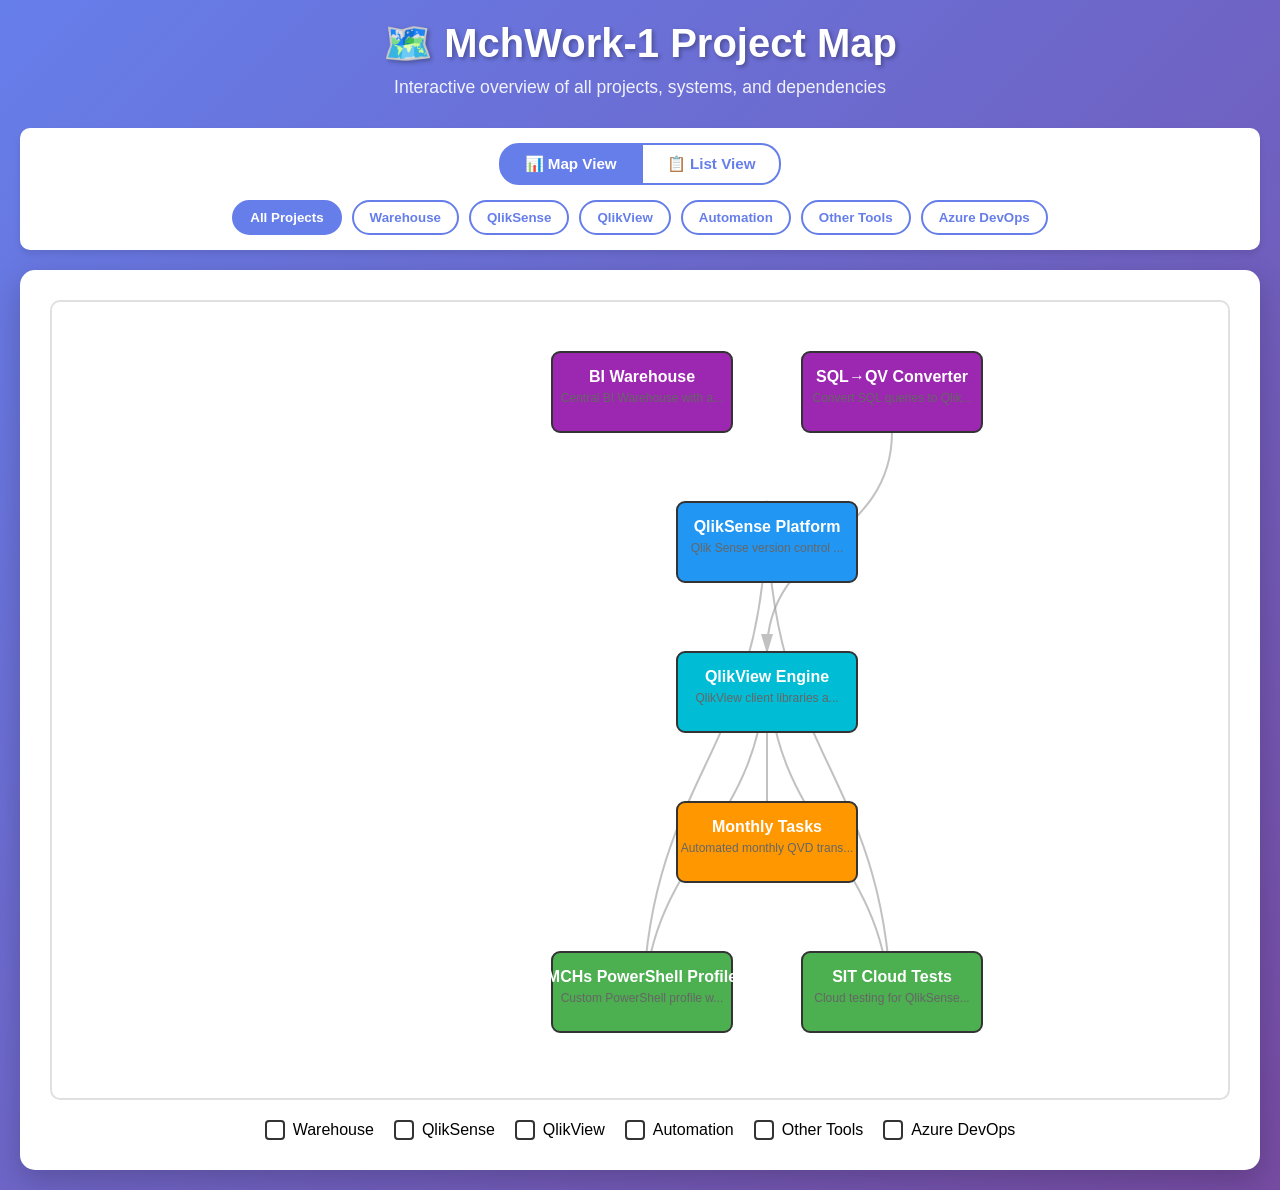
==== ProjectMap/portfolio.html @ 53044aa2 "Indsæt" ====
<!DOCTYPE html>
<html lang="da">
<head>
    <meta charset="UTF-8">
    <meta name="viewport" content="width=device-width, initial-scale=1.0">
    <title>MchWork-1 Project Map</title>
    <style>
        * {
            margin: 0;
            padding: 0;
            box-sizing: border-box;
        }

        body {
            font-family: 'Segoe UI', Tahoma, Geneva, Verdana, sans-serif;
            background: linear-gradient(135deg, #667eea 0%, #764ba2 100%);
            min-height: 100vh;
            padding: 20px;
        }

        .container {
            max-width: 1600px;
            margin: 0 auto;
        }

        h1 {
            color: white;
            text-align: center;
            margin-bottom: 10px;
            font-size: 2.5em;
            text-shadow: 2px 2px 4px rgba(0,0,0,0.3);
        }

        .subtitle {
            color: rgba(255,255,255,0.9);
            text-align: center;
            margin-bottom: 30px;
            font-size: 1.1em;
        }

        .controls {
            background: white;
            border-radius: 10px;
            padding: 15px;
            margin-bottom: 20px;
            box-shadow: 0 4px 6px rgba(0,0,0,0.1);
        }

        .filter-buttons {
            display: flex;
            gap: 10px;
            flex-wrap: wrap;
            justify-content: center;
        }

        .filter-btn {
            padding: 8px 16px;
            border: 2px solid #667eea;
            background: white;
            color: #667eea;
            border-radius: 20px;
            cursor: pointer;
            transition: all 0.3s;
            font-weight: 600;
        }

        .filter-btn:hover {
            background: #667eea;
            color: white;
        }

        .filter-btn.active {
            background: #667eea;
            color: white;
        }

        .map-container {
            background: white;
            border-radius: 15px;
            padding: 30px;
            box-shadow: 0 10px 30px rgba(0,0,0,0.2);
            position: relative;
        }

        .canvas-container {
            width: 100%;
            height: 800px;
            position: relative;
            overflow: auto;
            border: 2px solid #e0e0e0;
            border-radius: 10px;
        }

        svg {
            min-width: 100%;
            min-height: 100%;
        }

        .node {
            cursor: pointer;
            transition: all 0.3s;
        }

        .node:hover .node-box {
            filter: brightness(0.95);
            stroke-width: 3;
        }

        .node-box {
            stroke: #333;
            stroke-width: 2;
            rx: 8;
        }

        .node-text {
            pointer-events: none;
            font-weight: 600;
        }

        .node-desc {
            pointer-events: none;
            font-size: 12px;
            fill: #666;
        }

        .connection {
            fill: none;
            stroke: #999;
            stroke-width: 2;
            opacity: 0.6;
            marker-end: url(#arrowhead);
        }

        .connection.highlighted {
            stroke: #667eea;
            stroke-width: 3;
            opacity: 1;
        }

        .category-Warehouse { fill: #9C27B0; }
        .category-QlikSense { fill: #2196F3; }
        .category-QlikView { fill: #00BCD4; }
        .category-automation { fill: #FF9800; }
        .category-other-tools { fill: #4CAF50; }
        .category-Azure-Devops { fill: #607D8B; }

        .legend {
            margin-top: 20px;
            display: flex;
            gap: 20px;
            flex-wrap: wrap;
            justify-content: center;
        }

        .legend-item {
            display: flex;
            align-items: center;
            gap: 8px;
        }

        .legend-color {
            width: 20px;
            height: 20px;
            border-radius: 4px;
            border: 2px solid #333;
        }

        .info-panel {
            position: fixed;
            right: 20px;
            top: 50%;
            transform: translateY(-50%);
            background: white;
            border-radius: 10px;
            padding: 20px;
            box-shadow: 0 4px 6px rgba(0,0,0,0.1);
            max-width: 350px;
            display: none;
        }

        .info-panel.active {
            display: block;
            animation: slideIn 0.3s ease-out;
        }

        @keyframes slideIn {
            from {
                opacity: 0;
                transform: translateY(-50%) translateX(20px);
            }
            to {
                opacity: 1;
                transform: translateY(-50%) translateX(0);
            }
        }

        .info-panel h3 {
            color: #667eea;
            margin-bottom: 10px;
        }

        .info-panel .category-badge {
            display: inline-block;
            padding: 4px 12px;
            border-radius: 12px;
            color: white;
            font-size: 0.85em;
            margin-bottom: 10px;
        }

        .info-panel p {
            margin-bottom: 10px;
            line-height: 1.6;
        }

        .info-panel .dependencies {
            margin-top: 15px;
        }

        .info-panel .dependencies h4 {
            font-size: 0.9em;
            color: #666;
            margin-bottom: 5px;
        }

        .info-panel .dependencies ul {
            list-style: none;
            padding-left: 0;
        }

        .info-panel .dependencies li {
            padding: 4px 0;
            color: #333;
        }

        .info-panel a {
            display: inline-block;
            margin-top: 15px;
            padding: 10px 20px;
            background: #667eea;
            color: white;
            text-decoration: none;
            border-radius: 5px;
            transition: background 0.3s;
        }

        .info-panel a:hover {
            background: #764ba2;
        }

        .close-info {
            position: absolute;
            top: 10px;
            right: 10px;
            background: none;
            border: none;
            font-size: 24px;
            cursor: pointer;
            color: #999;
        }

        .close-info:hover {
            color: #333;
        }

        /* View Toggle Styles */
        .view-toggle {
            display: flex;
            justify-content: center;
            gap: 0;
            margin-bottom: 15px;
        }

        .view-btn {
            padding: 10px 24px;
            border: 2px solid #667eea;
            background: white;
            color: #667eea;
            cursor: pointer;
            transition: all 0.3s;
            font-weight: 600;
            font-size: 0.95em;
        }

        .view-btn:first-child {
            border-radius: 20px 0 0 20px;
        }

        .view-btn:last-child {
            border-radius: 0 20px 20px 0;
            border-left: none;
        }

        .view-btn:hover {
            background: #f0f0f0;
        }

        .view-btn.active {
            background: #667eea;
            color: white;
        }

        /* List View Styles */
        .list-view {
            display: none;
        }

        .list-view.active {
            display: block;
        }

        .category-section {
            margin-bottom: 30px;
            background: white;
            border-radius: 10px;
            padding: 20px;
            box-shadow: 0 2px 4px rgba(0,0,0,0.1);
        }

        .category-header {
            display: flex;
            align-items: center;
            gap: 12px;
            margin-bottom: 15px;
            padding-bottom: 10px;
            border-bottom: 2px solid;
        }

        .category-header h3 {
            margin: 0;
            font-size: 1.3em;
        }

        .category-icon {
            font-size: 1.5em;
        }

        .project-grid {
            display: grid;
            grid-template-columns: repeat(auto-fill, minmax(300px, 1fr));
            gap: 15px;
        }

        .project-card {
            background: #f8f9fa;
            border-radius: 8px;
            padding: 16px;
            border-left: 4px solid;
            transition: all 0.2s;
            cursor: pointer;
        }

        .project-card:hover {
            transform: translateY(-2px);
            box-shadow: 0 4px 8px rgba(0,0,0,0.1);
        }

        .project-card h4 {
            margin: 0 0 8px 0;
            color: #333;
            font-size: 1.1em;
        }

        .project-card p {
            margin: 0;
            color: #666;
            font-size: 0.9em;
            line-height: 1.5;
        }

        .project-card .location {
            margin-top: 8px;
            font-size: 0.85em;
            color: #999;
            font-family: 'Consolas', monospace;
        }
    </style>
</head>
<body>
    <div class="container">
        <h1>🗺️ MchWork-1 Project Map</h1>
        <p class="subtitle">Interactive overview of all projects, systems, and dependencies</p>

        <div class="controls">
            <div class="view-toggle">
                <button class="view-btn active" data-view="map">📊 Map View</button>
                <button class="view-btn" data-view="list">📋 List View</button>
            </div>
            <div class="filter-buttons">
                <button class="filter-btn active" data-filter="all">All Projects</button>
                <button class="filter-btn" data-filter="Warehouse">Warehouse</button>
                <button class="filter-btn" data-filter="QlikSense">QlikSense</button>
                <button class="filter-btn" data-filter="QlikView">QlikView</button>
                <button class="filter-btn" data-filter="automation">Automation</button>
                <button class="filter-btn" data-filter="other tools">Other Tools</button>
                <button class="filter-btn" data-filter="Azure Devops">Azure DevOps</button>
            </div>
        </div>

        <div class="map-container">
            <div class="canvas-container">
                <svg id="project-map" width="1500" height="1000">
                    <defs>
                        <marker id="arrowhead" markerWidth="10" markerHeight="10" refX="9" refY="3" orient="auto">
                            <polygon points="0 0, 10 3, 0 6" fill="#999" />
                        </marker>
                    </defs>
                </svg>
            </div>

            <div class="legend">
                <div class="legend-item">
                    <div class="legend-color category-Warehouse"></div>
                    <span>Warehouse</span>
                </div>
                <div class="legend-item">
                    <div class="legend-color category-QlikSense"></div>
                    <span>QlikSense</span>
                </div>
                <div class="legend-item">
                    <div class="legend-color category-QlikView"></div>
                    <span>QlikView</span>
                </div>
                <div class="legend-item">
                    <div class="legend-color category-automation"></div>
                    <span>Automation</span>
                </div>
                <div class="legend-item">
                    <div class="legend-color category-other-tools"></div>
                    <span>Other Tools</span>
                </div>
                <div class="legend-item">
                    <div class="legend-color category-Azure-Devops"></div>
                    <span>Azure DevOps</span>
                </div>
            </div>
        </div>

        <!-- List View Container -->
        <div class="list-view" id="list-view">
            <!-- Generated dynamically by JavaScript -->
        </div>
    </div>

    <div class="info-panel" id="info-panel">
        <button class="close-info" onclick="closeInfoPanel()">×</button>
        <div id="info-content"></div>
    </div>

    <script src="data.js"></script>
    <script>
        // ============================================
        // PROJECT DATA - Loaded from data.js
        // ============================================
        const systems = getAllProjects();

        // ============================================
        // LAYOUT ENGINE
        // ============================================
        const layout = {
            nodeWidth: 180,
            nodeHeight: 80,
            horizontalSpacing: 250,
            verticalSpacing: 150,
            startX: 50,
            startY: 50
        };

        // Organize systems by category for better layout
        function calculatePositions(systems) {
            const layers = {
                Warehouse: [],
                QlikSense: [],
                QlikView: [],
                automation: [],
                "other tools": [],
                "Azure Devops": []
            };

            systems.forEach(sys => {
                if (layers[sys.category]) {
                    layers[sys.category].push(sys);
                }
            });

            const positions = {};
            let currentY = layout.startY;

            Object.keys(layers).forEach(category => {
                const items = layers[category];
                if (items.length === 0) return;

                const layerWidth = items.length * layout.horizontalSpacing;
                let currentX = layout.startX + (1400 - layerWidth) / 2;

                items.forEach(item => {
                    positions[item.id] = {
                        x: currentX,
                        y: currentY
                    };
                    currentX += layout.horizontalSpacing;
                });

                currentY += layout.verticalSpacing;
            });

            return positions;
        }

        // ============================================
        // RENDERING
        // ============================================
        function renderMap(systems) {
            const svg = document.getElementById('project-map');
            const positions = calculatePositions(systems);

            // Draw connections first (so they appear behind nodes)
            systems.forEach(system => {
                system.dependencies.forEach(depId => {
                    const from = positions[system.id];
                    const to = positions[depId];
                if (from && to) {
                    const path = document.createElementNS('http://www.w3.org/2000/svg', 'path');
                    const startX = from.x + layout.nodeWidth / 2;
                    const startY = from.y + layout.nodeHeight;
                    const endX = to.x + layout.nodeWidth / 2;
                    const endY = to.y;

                    const d = `M ${startX} ${startY} C ${startX} ${(startY + endY) / 2}, ${endX} ${(startY + endY) / 2}, ${endX} ${endY}`;
                    path.setAttribute('d', d);
                    path.setAttribute('class', 'connection');
                    path.setAttribute('data-from', system.id);
                    path.setAttribute('data-to', depId);
                    svg.appendChild(path);
                }
            });
        });

        // Draw nodes
        systems.forEach(system => {
            const pos = positions[system.id];
            if (!pos) return;

            const group = document.createElementNS('http://www.w3.org/2000/svg', 'g');
            group.setAttribute('class', 'node');
            group.setAttribute('data-id', system.id);
            group.setAttribute('data-category', system.category);

            // Background box
            const rect = document.createElementNS('http://www.w3.org/2000/svg', 'rect');
            rect.setAttribute('x', pos.x);
            rect.setAttribute('y', pos.y);
            rect.setAttribute('width', layout.nodeWidth);
            rect.setAttribute('height', layout.nodeHeight);
            const categoryClass = system.category.replace(/\s+/g, '-');
            rect.setAttribute('class', `node-box category-${categoryClass}`);
            group.appendChild(rect);

            // Title
            const text = document.createElementNS('http://www.w3.org/2000/svg', 'text');
            text.setAttribute('x', pos.x + layout.nodeWidth / 2);
            text.setAttribute('y', pos.y + 30);
            text.setAttribute('text-anchor', 'middle');
            text.setAttribute('class', 'node-text');
            text.setAttribute('fill', 'white');
            text.textContent = system.name;
            group.appendChild(text);

            // Description (truncated)
            const desc = document.createElementNS('http://www.w3.org/2000/svg', 'text');
            desc.setAttribute('x', pos.x + layout.nodeWidth / 2);
            desc.setAttribute('y', pos.y + 50);
            desc.setAttribute('text-anchor', 'middle');
            desc.setAttribute('class', 'node-desc');
            desc.setAttribute('fill', 'white');
            const shortDesc = system.shortDescription.length > 30 
                ? system.shortDescription.substring(0, 27) + '...' 
                : system.shortDescription;
            desc.textContent = shortDesc;
            group.appendChild(desc);

            // Click handler
            group.addEventListener('click', () => showInfo(system));

            svg.appendChild(group);
        });
        }

        // ============================================
        // INTERACTION
        // ============================================
        function showInfo(system) {
            const panel = document.getElementById('info-panel');
            const content = document.getElementById('info-content');

            const categoryColors = {
                Warehouse: '#9C27B0',
                QlikSense: '#2196F3',
                QlikView: '#00BCD4',
                automation: '#FF9800',
                'other tools': '#4CAF50',
                'Azure Devops': '#607D8B'
            };

            let depsHTML = '';
            if (system.dependencies.length > 0) {
                const depNames = system.dependencies.map(id => {
                    const dep = systems.find(s => s.id === id);
                    return dep ? dep.name : id;
                });
                depsHTML = `
                    <div class="dependencies">
                        <h4>Dependencies:</h4>
                        <ul>
                            ${depNames.map(name => `<li>→ ${name}</li>`).join('')}
                        </ul>
                    </div>
                `;
            }

            content.innerHTML = `
                <h3>${system.name}</h3>
                <span class="category-badge" style="background: ${categoryColors[system.category]}">${system.category}</span>
                <p>${system.shortDescription}</p>
                ${depsHTML}
                <a href="project-detail.html?project=${system.id}">View Details →</a>
            `;

            panel.classList.add('active');

            // Highlight connections
            document.querySelectorAll('.connection').forEach(conn => {
                conn.classList.remove('highlighted');
                if (conn.getAttribute('data-from') === system.id || conn.getAttribute('data-to') === system.id) {
                    conn.classList.add('highlighted');
                }
            });
        }

        function closeInfoPanel() {
            document.getElementById('info-panel').classList.remove('active');
            document.querySelectorAll('.connection').forEach(conn => {
                conn.classList.remove('highlighted');
            });
        }

        // Filter functionality
        document.querySelectorAll('.filter-btn').forEach(btn => {
            btn.addEventListener('click', () => {
                const filter = btn.getAttribute('data-filter');
                
                // Update active button
                document.querySelectorAll('.filter-btn').forEach(b => b.classList.remove('active'));
                btn.classList.add('active');

                // Filter nodes in MAP VIEW
                document.querySelectorAll('.node').forEach(node => {
                    const category = node.getAttribute('data-category');
                    if (filter === 'all' || category === filter || category.toLowerCase() === filter.toLowerCase()) {
                        node.style.display = 'block';
                    } else {
                        node.style.display = 'none';
                    }
                });

                // Filter connections - only show if BOTH nodes are visible
                document.querySelectorAll('.connection').forEach(conn => {
                    const fromId = conn.getAttribute('data-from');
                    const toId = conn.getAttribute('data-to');
                    const fromSystem = systems.find(s => s.id === fromId);
                    const toSystem = systems.find(s => s.id === toId);
                    
                    const fromMatches = filter === 'all' || 
                        (fromSystem && (fromSystem.category === filter || fromSystem.category.toLowerCase() === filter.toLowerCase()));
                    const toMatches = filter === 'all' || 
                        (toSystem && (toSystem.category === filter || toSystem.category.toLowerCase() === filter.toLowerCase()));
                    
                    // Only show connection if BOTH source and target are visible
                    if (fromMatches && toMatches) {
                        conn.style.display = 'block';
                    } else {
                        conn.style.display = 'none';
                    }
                });

                // Filter categories in LIST VIEW
                document.querySelectorAll('.category-section').forEach(section => {
                    const categoryHeader = section.querySelector('.category-header h3');
                    if (!categoryHeader) return;
                    
                    const categoryName = categoryHeader.textContent.trim();
                    if (filter === 'all' || categoryName === filter || categoryName.toLowerCase() === filter.toLowerCase()) {
                        section.style.display = 'block';
                    } else {
                        section.style.display = 'none';
                    }
                });
            });
        });

        // Close panel when clicking outside
        document.addEventListener('click', (e) => {
            const panel = document.getElementById('info-panel');
            if (!panel.contains(e.target) && !e.target.closest('.node')) {
                closeInfoPanel();
            }
        });

        // ============================================
        // LIST VIEW
        // ============================================
        function renderListView(systems) {
            const listContainer = document.getElementById('list-view');
            
            // Group systems by category
            const categories = {
                'Warehouse': { color: '#9C27B0', icon: '🏛️', projects: [] },
                'QlikSense': { color: '#2196F3', icon: '🔵', projects: [] },
                'QlikView': { color: '#00BCD4', icon: '🔷', projects: [] },
                'automation': { color: '#FF9800', icon: '⚙️', projects: [] },
                'other tools': { color: '#4CAF50', icon: '🛠️', projects: [] },
                'Azure Devops': { color: '#607D8B', icon: '🔧', projects: [] }
            };

            systems.forEach(system => {
                if (categories[system.category]) {
                    categories[system.category].projects.push(system);
                }
            });

            let html = '';
            Object.keys(categories).forEach(catName => {
                const cat = categories[catName];
                if (cat.projects.length === 0) return;

                html += `
                    <div class="category-section">
                        <div class="category-header" style="border-bottom-color: ${cat.color}">
                            <span class="category-icon">${cat.icon}</span>
                            <h3 style="color: ${cat.color}">${catName}</h3>
                        </div>
                        <div class="project-grid">
                `;

                cat.projects.forEach(project => {
                    html += `
                        <div class="project-card" style="border-left-color: ${cat.color}" 
                             onclick="window.location.href='project-detail.html?project=${project.id}'">
                            <h4>${project.name}</h4>
                            <p>${project.shortDescription}</p>
                            ${project.location && project.location.length > 0 
                                ? `<div class="location">📁 ${project.location[0]}</div>` 
                                : ''}
                        </div>
                    `;
                });

                html += `
                        </div>
                    </div>
                `;
            });

            listContainer.innerHTML = html;
        }

        // ============================================
        // VIEW SWITCHING
        // ============================================
        function switchView(viewName) {
            const mapContainer = document.querySelector('.map-container');
            const listContainer = document.getElementById('list-view');
            const viewButtons = document.querySelectorAll('.view-btn');

            // Update button states
            viewButtons.forEach(btn => {
                if (btn.getAttribute('data-view') === viewName) {
                    btn.classList.add('active');
                } else {
                    btn.classList.remove('active');
                }
            });

            // Toggle views
            if (viewName === 'map') {
                mapContainer.style.display = 'block';
                listContainer.classList.remove('active');
            } else {
                mapContainer.style.display = 'none';
                listContainer.classList.add('active');
            }
        }

        // View toggle event listeners
        document.querySelectorAll('.view-btn').forEach(btn => {
            btn.addEventListener('click', () => {
                const view = btn.getAttribute('data-view');
                switchView(view);
            });
        });

        // ============================================
        // INITIALIZE - RENDER BOTH VIEWS
        // ============================================
        renderMap(systems);
        renderListView(systems);
    </script>
</body>
</html>
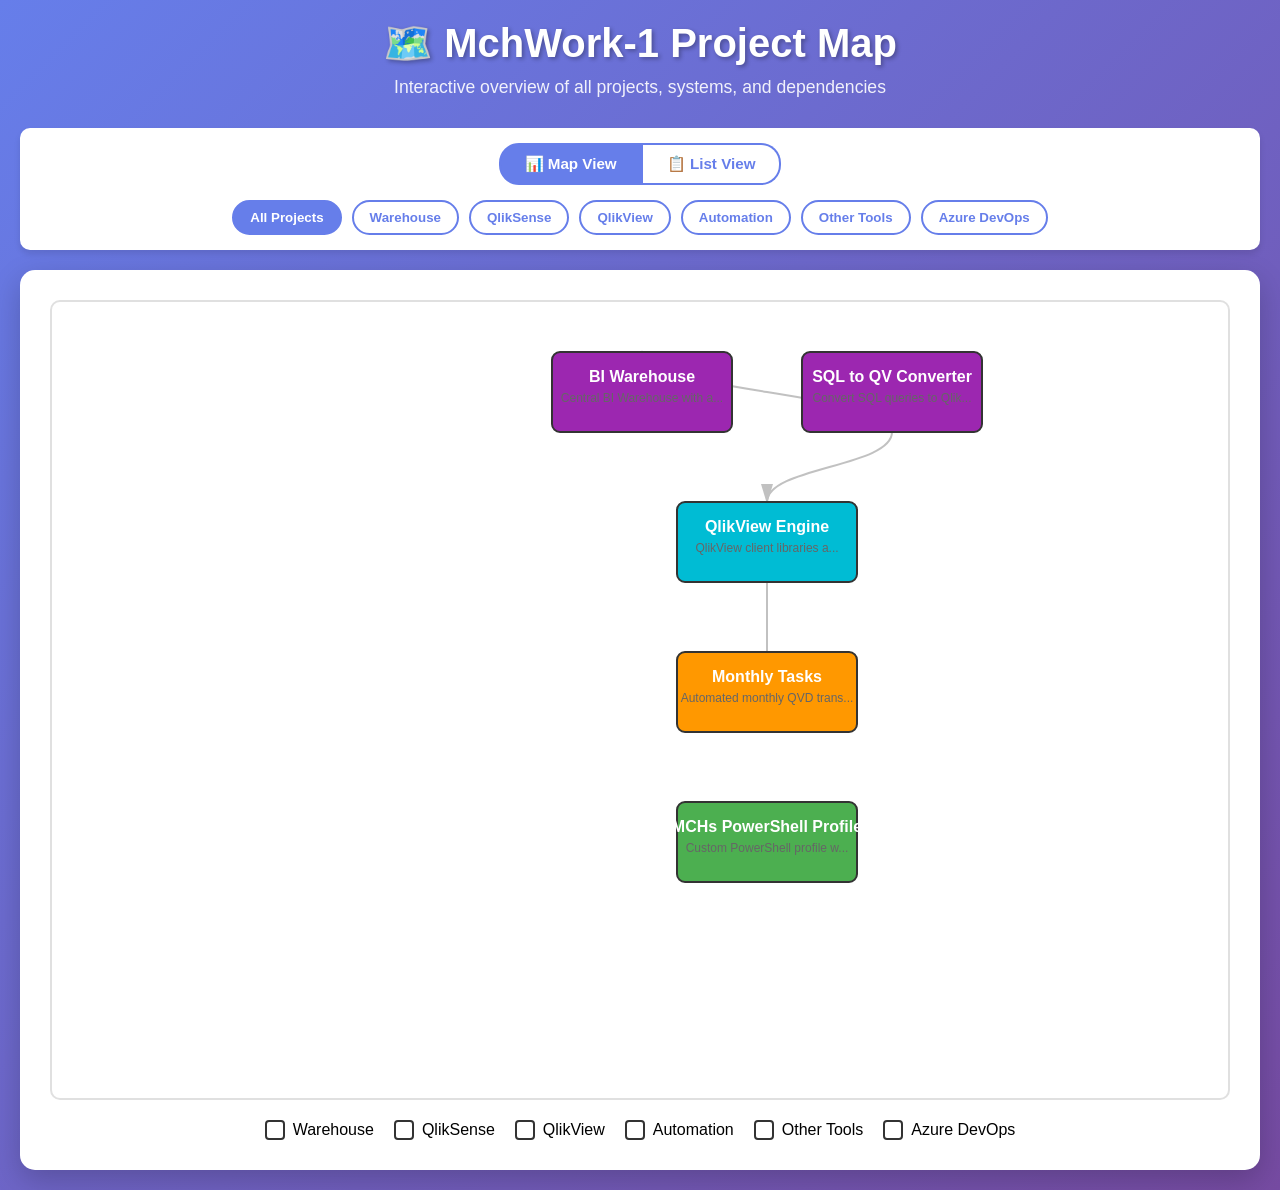
==== commit 9eb08965: "Modularized" ====
--- a/ProjectMap/portfolio.html
+++ b/ProjectMap/portfolio.html
@@ -447,6 +447,12 @@
         <div id="info-content"></div>
     </div>
 
+    <!-- Load category data files -->
+    <script src="ProjectData/warehouse.js"></script>
+    <script src="ProjectData/qlikview.js"></script>
+    <script src="ProjectData/automation.js"></script>
+    <script src="ProjectData/other-tools.js"></script>
+    <!-- Load data.js which merges all categories -->
     <script src="data.js"></script>
     <script>
         // ============================================
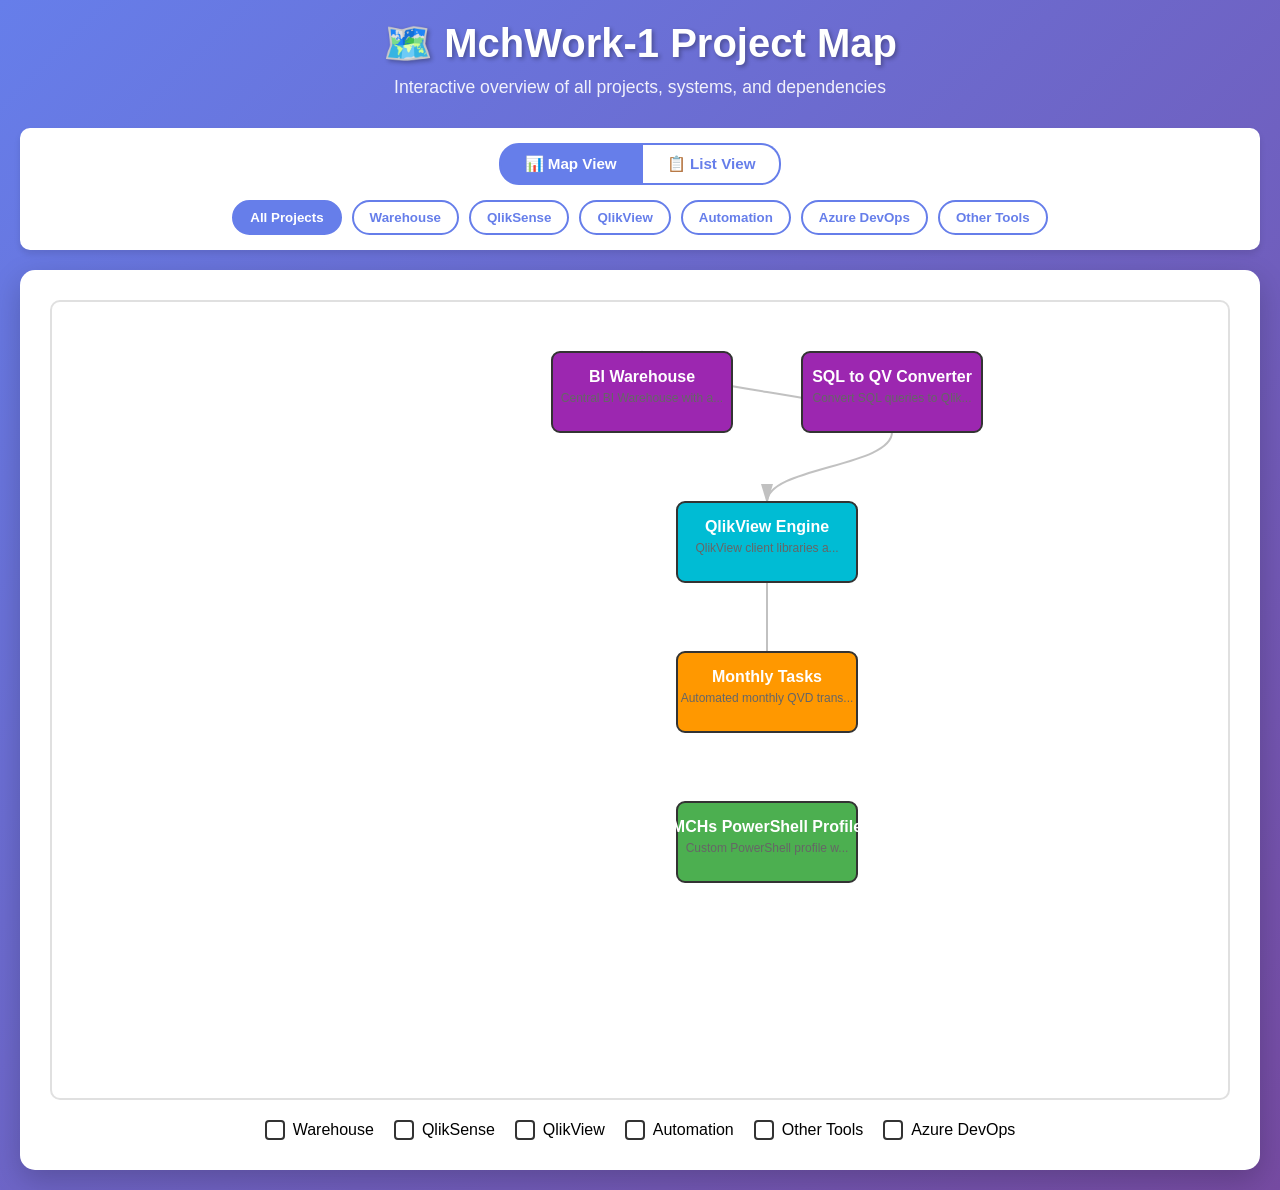
==== commit e7f7ef0b: "Opdater" ====
--- a/ProjectMap/portfolio.html
+++ b/ProjectMap/portfolio.html
@@ -392,8 +392,9 @@
                 <button class="filter-btn" data-filter="QlikSense">QlikSense</button>
                 <button class="filter-btn" data-filter="QlikView">QlikView</button>
                 <button class="filter-btn" data-filter="automation">Automation</button>
+                <button class="filter-btn" data-filter="Azure Devops">Azure DevOps</button>
                 <button class="filter-btn" data-filter="other tools">Other Tools</button>
-                <button class="filter-btn" data-filter="Azure Devops">Azure DevOps</button>
+                
             </div>
         </div>
 
@@ -449,9 +450,11 @@
 
     <!-- Load category data files -->
     <script src="ProjectData/warehouse.js"></script>
+    <script src="ProjectData/qliksense.js"></script>
     <script src="ProjectData/qlikview.js"></script>
     <script src="ProjectData/automation.js"></script>
     <script src="ProjectData/other-tools.js"></script>
+    <script src="ProjectData/azure-devops.js"></script>
     <!-- Load data.js which merges all categories -->
     <script src="data.js"></script>
     <script>
@@ -474,14 +477,11 @@
 
         // Organize systems by category for better layout
         function calculatePositions(systems) {
-            const layers = {
-                Warehouse: [],
-                QlikSense: [],
-                QlikView: [],
-                automation: [],
-                "other tools": [],
-                "Azure Devops": []
-            };
+            // Build layers from categories in data.js
+            const layers = {};
+            Object.keys(categories).forEach(catKey => {
+                layers[catKey] = [];
+            });
 
             systems.forEach(sys => {
                 if (layers[sys.category]) {
@@ -599,14 +599,8 @@
             const panel = document.getElementById('info-panel');
             const content = document.getElementById('info-content');
 
-            const categoryColors = {
-                Warehouse: '#9C27B0',
-                QlikSense: '#2196F3',
-                QlikView: '#00BCD4',
-                automation: '#FF9800',
-                'other tools': '#4CAF50',
-                'Azure Devops': '#607D8B'
-            };
+            // Get category color from data.js
+            const categoryColor = categories[system.category]?.color || '#666';
 
             let depsHTML = '';
             if (system.dependencies.length > 0) {
@@ -626,7 +620,7 @@
 
             content.innerHTML = `
                 <h3>${system.name}</h3>
-                <span class="category-badge" style="background: ${categoryColors[system.category]}">${system.category}</span>
+                <span class="category-badge" style="background: ${categoryColor}">${system.category}</span>
                 <p>${system.shortDescription}</p>
                 ${depsHTML}
                 <a href="project-detail.html?project=${system.id}">View Details →</a>
@@ -718,32 +712,34 @@
         function renderListView(systems) {
             const listContainer = document.getElementById('list-view');
             
-            // Group systems by category
-            const categories = {
-                'Warehouse': { color: '#9C27B0', icon: '🏛️', projects: [] },
-                'QlikSense': { color: '#2196F3', icon: '🔵', projects: [] },
-                'QlikView': { color: '#00BCD4', icon: '🔷', projects: [] },
-                'automation': { color: '#FF9800', icon: '⚙️', projects: [] },
-                'other tools': { color: '#4CAF50', icon: '🛠️', projects: [] },
-                'Azure Devops': { color: '#607D8B', icon: '🔧', projects: [] }
-            };
+            // Use categories from data.js instead of hardcoding
+            const categoryGroups = {};
+            Object.keys(categories).forEach(catKey => {
+                const cat = categories[catKey];
+                categoryGroups[catKey] = {
+                    color: cat.color,
+                    icon: cat.icon,
+                    displayName: cat.displayName,
+                    projects: []
+                };
+            });
 
             systems.forEach(system => {
-                if (categories[system.category]) {
-                    categories[system.category].projects.push(system);
+                if (categoryGroups[system.category]) {
+                    categoryGroups[system.category].projects.push(system);
                 }
             });
 
             let html = '';
-            Object.keys(categories).forEach(catName => {
-                const cat = categories[catName];
+            Object.keys(categoryGroups).forEach(catKey => {
+                const cat = categoryGroups[catKey];
                 if (cat.projects.length === 0) return;
 
                 html += `
                     <div class="category-section">
                         <div class="category-header" style="border-bottom-color: ${cat.color}">
                             <span class="category-icon">${cat.icon}</span>
-                            <h3 style="color: ${cat.color}">${catName}</h3>
+                            <h3 style="color: ${cat.color}">${cat.displayName}</h3>
                         </div>
                         <div class="project-grid">
                 `;
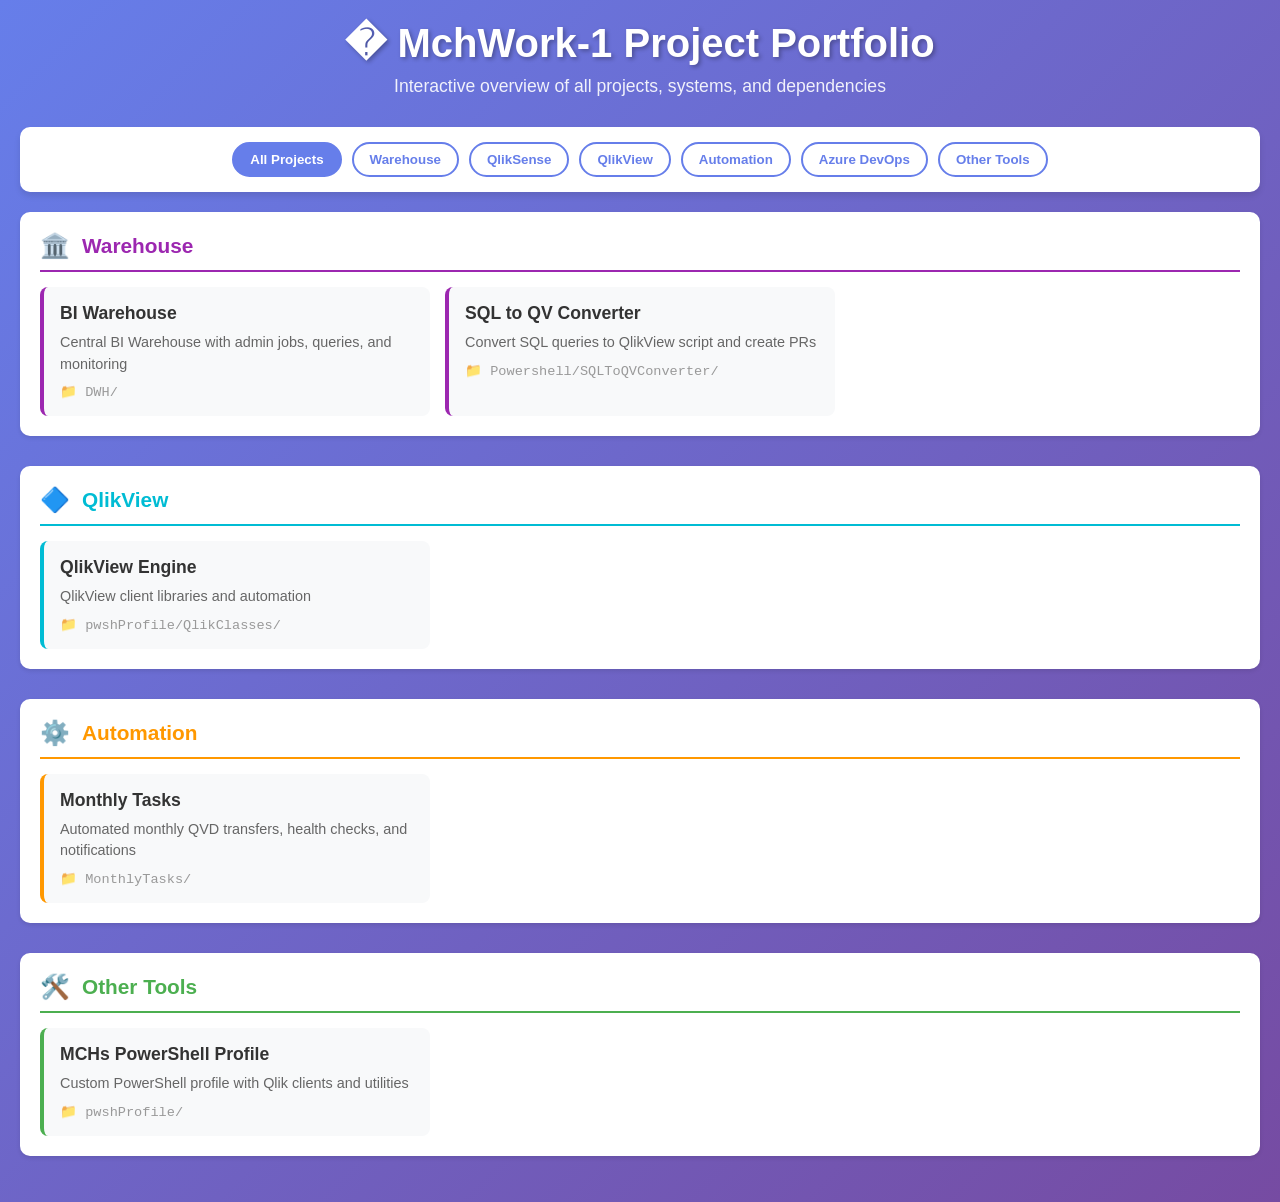
==== commit 6796312d: "Opdater" ====
--- a/ProjectMap/portfolio.html
+++ b/ProjectMap/portfolio.html
@@ -3,7 +3,7 @@
 <head>
     <meta charset="UTF-8">
     <meta name="viewport" content="width=device-width, initial-scale=1.0">
-    <title>MchWork-1 Project Map</title>
+    <title>MchWork-1 Project Portfolio</title>
     <style>
         * {
             margin: 0;
@@ -74,241 +74,6 @@
             color: white;
         }
 
-        .map-container {
-            background: white;
-            border-radius: 15px;
-            padding: 30px;
-            box-shadow: 0 10px 30px rgba(0,0,0,0.2);
-            position: relative;
-        }
-
-        .canvas-container {
-            width: 100%;
-            height: 800px;
-            position: relative;
-            overflow: auto;
-            border: 2px solid #e0e0e0;
-            border-radius: 10px;
-        }
-
-        svg {
-            min-width: 100%;
-            min-height: 100%;
-        }
-
-        .node {
-            cursor: pointer;
-            transition: all 0.3s;
-        }
-
-        .node:hover .node-box {
-            filter: brightness(0.95);
-            stroke-width: 3;
-        }
-
-        .node-box {
-            stroke: #333;
-            stroke-width: 2;
-            rx: 8;
-        }
-
-        .node-text {
-            pointer-events: none;
-            font-weight: 600;
-        }
-
-        .node-desc {
-            pointer-events: none;
-            font-size: 12px;
-            fill: #666;
-        }
-
-        .connection {
-            fill: none;
-            stroke: #999;
-            stroke-width: 2;
-            opacity: 0.6;
-            marker-end: url(#arrowhead);
-        }
-
-        .connection.highlighted {
-            stroke: #667eea;
-            stroke-width: 3;
-            opacity: 1;
-        }
-
-        .category-Warehouse { fill: #9C27B0; }
-        .category-QlikSense { fill: #2196F3; }
-        .category-QlikView { fill: #00BCD4; }
-        .category-automation { fill: #FF9800; }
-        .category-other-tools { fill: #4CAF50; }
-        .category-Azure-Devops { fill: #607D8B; }
-
-        .legend {
-            margin-top: 20px;
-            display: flex;
-            gap: 20px;
-            flex-wrap: wrap;
-            justify-content: center;
-        }
-
-        .legend-item {
-            display: flex;
-            align-items: center;
-            gap: 8px;
-        }
-
-        .legend-color {
-            width: 20px;
-            height: 20px;
-            border-radius: 4px;
-            border: 2px solid #333;
-        }
-
-        .info-panel {
-            position: fixed;
-            right: 20px;
-            top: 50%;
-            transform: translateY(-50%);
-            background: white;
-            border-radius: 10px;
-            padding: 20px;
-            box-shadow: 0 4px 6px rgba(0,0,0,0.1);
-            max-width: 350px;
-            display: none;
-        }
-
-        .info-panel.active {
-            display: block;
-            animation: slideIn 0.3s ease-out;
-        }
-
-        @keyframes slideIn {
-            from {
-                opacity: 0;
-                transform: translateY(-50%) translateX(20px);
-            }
-            to {
-                opacity: 1;
-                transform: translateY(-50%) translateX(0);
-            }
-        }
-
-        .info-panel h3 {
-            color: #667eea;
-            margin-bottom: 10px;
-        }
-
-        .info-panel .category-badge {
-            display: inline-block;
-            padding: 4px 12px;
-            border-radius: 12px;
-            color: white;
-            font-size: 0.85em;
-            margin-bottom: 10px;
-        }
-
-        .info-panel p {
-            margin-bottom: 10px;
-            line-height: 1.6;
-        }
-
-        .info-panel .dependencies {
-            margin-top: 15px;
-        }
-
-        .info-panel .dependencies h4 {
-            font-size: 0.9em;
-            color: #666;
-            margin-bottom: 5px;
-        }
-
-        .info-panel .dependencies ul {
-            list-style: none;
-            padding-left: 0;
-        }
-
-        .info-panel .dependencies li {
-            padding: 4px 0;
-            color: #333;
-        }
-
-        .info-panel a {
-            display: inline-block;
-            margin-top: 15px;
-            padding: 10px 20px;
-            background: #667eea;
-            color: white;
-            text-decoration: none;
-            border-radius: 5px;
-            transition: background 0.3s;
-        }
-
-        .info-panel a:hover {
-            background: #764ba2;
-        }
-
-        .close-info {
-            position: absolute;
-            top: 10px;
-            right: 10px;
-            background: none;
-            border: none;
-            font-size: 24px;
-            cursor: pointer;
-            color: #999;
-        }
-
-        .close-info:hover {
-            color: #333;
-        }
-
-        /* View Toggle Styles */
-        .view-toggle {
-            display: flex;
-            justify-content: center;
-            gap: 0;
-            margin-bottom: 15px;
-        }
-
-        .view-btn {
-            padding: 10px 24px;
-            border: 2px solid #667eea;
-            background: white;
-            color: #667eea;
-            cursor: pointer;
-            transition: all 0.3s;
-            font-weight: 600;
-            font-size: 0.95em;
-        }
-
-        .view-btn:first-child {
-            border-radius: 20px 0 0 20px;
-        }
-
-        .view-btn:last-child {
-            border-radius: 0 20px 20px 0;
-            border-left: none;
-        }
-
-        .view-btn:hover {
-            background: #f0f0f0;
-        }
-
-        .view-btn.active {
-            background: #667eea;
-            color: white;
-        }
-
-        /* List View Styles */
-        .list-view {
-            display: none;
-        }
-
-        .list-view.active {
-            display: block;
-        }
-
         .category-section {
             margin-bottom: 30px;
             background: white;
@@ -378,14 +143,10 @@
 </head>
 <body>
     <div class="container">
-        <h1>🗺️ MchWork-1 Project Map</h1>
+        <h1>� MchWork-1 Project Portfolio</h1>
         <p class="subtitle">Interactive overview of all projects, systems, and dependencies</p>
 
         <div class="controls">
-            <div class="view-toggle">
-                <button class="view-btn active" data-view="map">📊 Map View</button>
-                <button class="view-btn" data-view="list">📋 List View</button>
-            </div>
             <div class="filter-buttons">
                 <button class="filter-btn active" data-filter="all">All Projects</button>
                 <button class="filter-btn" data-filter="Warehouse">Warehouse</button>
@@ -394,58 +155,13 @@
                 <button class="filter-btn" data-filter="automation">Automation</button>
                 <button class="filter-btn" data-filter="Azure Devops">Azure DevOps</button>
                 <button class="filter-btn" data-filter="other tools">Other Tools</button>
-                
             </div>
         </div>
 
-        <div class="map-container">
-            <div class="canvas-container">
-                <svg id="project-map" width="1500" height="1000">
-                    <defs>
-                        <marker id="arrowhead" markerWidth="10" markerHeight="10" refX="9" refY="3" orient="auto">
-                            <polygon points="0 0, 10 3, 0 6" fill="#999" />
-                        </marker>
-                    </defs>
-                </svg>
-            </div>
-
-            <div class="legend">
-                <div class="legend-item">
-                    <div class="legend-color category-Warehouse"></div>
-                    <span>Warehouse</span>
-                </div>
-                <div class="legend-item">
-                    <div class="legend-color category-QlikSense"></div>
-                    <span>QlikSense</span>
-                </div>
-                <div class="legend-item">
-                    <div class="legend-color category-QlikView"></div>
-                    <span>QlikView</span>
-                </div>
-                <div class="legend-item">
-                    <div class="legend-color category-automation"></div>
-                    <span>Automation</span>
-                </div>
-                <div class="legend-item">
-                    <div class="legend-color category-other-tools"></div>
-                    <span>Other Tools</span>
-                </div>
-                <div class="legend-item">
-                    <div class="legend-color category-Azure-Devops"></div>
-                    <span>Azure DevOps</span>
-                </div>
-            </div>
-        </div>
-
         <!-- List View Container -->
-        <div class="list-view" id="list-view">
+        <div id="list-view">
             <!-- Generated dynamically by JavaScript -->
         </div>
-    </div>
-
-    <div class="info-panel" id="info-panel">
-        <button class="close-info" onclick="closeInfoPanel()">×</button>
-        <div id="info-content"></div>
     </div>
 
     <!-- Load category data files -->
@@ -464,255 +180,12 @@
         const systems = getAllProjects();
 
         // ============================================
-        // LAYOUT ENGINE
-        // ============================================
-        const layout = {
-            nodeWidth: 180,
-            nodeHeight: 80,
-            horizontalSpacing: 250,
-            verticalSpacing: 150,
-            startX: 50,
-            startY: 50
-        };
-
-        // Organize systems by category for better layout
-        function calculatePositions(systems) {
-            // Build layers from categories in data.js
-            const layers = {};
-            Object.keys(categories).forEach(catKey => {
-                layers[catKey] = [];
-            });
-
-            systems.forEach(sys => {
-                if (layers[sys.category]) {
-                    layers[sys.category].push(sys);
-                }
-            });
-
-            const positions = {};
-            let currentY = layout.startY;
-
-            Object.keys(layers).forEach(category => {
-                const items = layers[category];
-                if (items.length === 0) return;
-
-                const layerWidth = items.length * layout.horizontalSpacing;
-                let currentX = layout.startX + (1400 - layerWidth) / 2;
-
-                items.forEach(item => {
-                    positions[item.id] = {
-                        x: currentX,
-                        y: currentY
-                    };
-                    currentX += layout.horizontalSpacing;
-                });
-
-                currentY += layout.verticalSpacing;
-            });
-
-            return positions;
-        }
-
-        // ============================================
-        // RENDERING
-        // ============================================
-        function renderMap(systems) {
-            const svg = document.getElementById('project-map');
-            const positions = calculatePositions(systems);
-
-            // Draw connections first (so they appear behind nodes)
-            systems.forEach(system => {
-                system.dependencies.forEach(depId => {
-                    const from = positions[system.id];
-                    const to = positions[depId];
-                if (from && to) {
-                    const path = document.createElementNS('http://www.w3.org/2000/svg', 'path');
-                    const startX = from.x + layout.nodeWidth / 2;
-                    const startY = from.y + layout.nodeHeight;
-                    const endX = to.x + layout.nodeWidth / 2;
-                    const endY = to.y;
-
-                    const d = `M ${startX} ${startY} C ${startX} ${(startY + endY) / 2}, ${endX} ${(startY + endY) / 2}, ${endX} ${endY}`;
-                    path.setAttribute('d', d);
-                    path.setAttribute('class', 'connection');
-                    path.setAttribute('data-from', system.id);
-                    path.setAttribute('data-to', depId);
-                    svg.appendChild(path);
-                }
-            });
-        });
-
-        // Draw nodes
-        systems.forEach(system => {
-            const pos = positions[system.id];
-            if (!pos) return;
-
-            const group = document.createElementNS('http://www.w3.org/2000/svg', 'g');
-            group.setAttribute('class', 'node');
-            group.setAttribute('data-id', system.id);
-            group.setAttribute('data-category', system.category);
-
-            // Background box
-            const rect = document.createElementNS('http://www.w3.org/2000/svg', 'rect');
-            rect.setAttribute('x', pos.x);
-            rect.setAttribute('y', pos.y);
-            rect.setAttribute('width', layout.nodeWidth);
-            rect.setAttribute('height', layout.nodeHeight);
-            const categoryClass = system.category.replace(/\s+/g, '-');
-            rect.setAttribute('class', `node-box category-${categoryClass}`);
-            group.appendChild(rect);
-
-            // Title
-            const text = document.createElementNS('http://www.w3.org/2000/svg', 'text');
-            text.setAttribute('x', pos.x + layout.nodeWidth / 2);
-            text.setAttribute('y', pos.y + 30);
-            text.setAttribute('text-anchor', 'middle');
-            text.setAttribute('class', 'node-text');
-            text.setAttribute('fill', 'white');
-            text.textContent = system.name;
-            group.appendChild(text);
-
-            // Description (truncated)
-            const desc = document.createElementNS('http://www.w3.org/2000/svg', 'text');
-            desc.setAttribute('x', pos.x + layout.nodeWidth / 2);
-            desc.setAttribute('y', pos.y + 50);
-            desc.setAttribute('text-anchor', 'middle');
-            desc.setAttribute('class', 'node-desc');
-            desc.setAttribute('fill', 'white');
-            const shortDesc = system.shortDescription.length > 30 
-                ? system.shortDescription.substring(0, 27) + '...' 
-                : system.shortDescription;
-            desc.textContent = shortDesc;
-            group.appendChild(desc);
-
-            // Click handler
-            group.addEventListener('click', () => showInfo(system));
-
-            svg.appendChild(group);
-        });
-        }
-
-        // ============================================
-        // INTERACTION
-        // ============================================
-        function showInfo(system) {
-            const panel = document.getElementById('info-panel');
-            const content = document.getElementById('info-content');
-
-            // Get category color from data.js
-            const categoryColor = categories[system.category]?.color || '#666';
-
-            let depsHTML = '';
-            if (system.dependencies.length > 0) {
-                const depNames = system.dependencies.map(id => {
-                    const dep = systems.find(s => s.id === id);
-                    return dep ? dep.name : id;
-                });
-                depsHTML = `
-                    <div class="dependencies">
-                        <h4>Dependencies:</h4>
-                        <ul>
-                            ${depNames.map(name => `<li>→ ${name}</li>`).join('')}
-                        </ul>
-                    </div>
-                `;
-            }
-
-            content.innerHTML = `
-                <h3>${system.name}</h3>
-                <span class="category-badge" style="background: ${categoryColor}">${system.category}</span>
-                <p>${system.shortDescription}</p>
-                ${depsHTML}
-                <a href="project-detail.html?project=${system.id}">View Details →</a>
-            `;
-
-            panel.classList.add('active');
-
-            // Highlight connections
-            document.querySelectorAll('.connection').forEach(conn => {
-                conn.classList.remove('highlighted');
-                if (conn.getAttribute('data-from') === system.id || conn.getAttribute('data-to') === system.id) {
-                    conn.classList.add('highlighted');
-                }
-            });
-        }
-
-        function closeInfoPanel() {
-            document.getElementById('info-panel').classList.remove('active');
-            document.querySelectorAll('.connection').forEach(conn => {
-                conn.classList.remove('highlighted');
-            });
-        }
-
-        // Filter functionality
-        document.querySelectorAll('.filter-btn').forEach(btn => {
-            btn.addEventListener('click', () => {
-                const filter = btn.getAttribute('data-filter');
-                
-                // Update active button
-                document.querySelectorAll('.filter-btn').forEach(b => b.classList.remove('active'));
-                btn.classList.add('active');
-
-                // Filter nodes in MAP VIEW
-                document.querySelectorAll('.node').forEach(node => {
-                    const category = node.getAttribute('data-category');
-                    if (filter === 'all' || category === filter || category.toLowerCase() === filter.toLowerCase()) {
-                        node.style.display = 'block';
-                    } else {
-                        node.style.display = 'none';
-                    }
-                });
-
-                // Filter connections - only show if BOTH nodes are visible
-                document.querySelectorAll('.connection').forEach(conn => {
-                    const fromId = conn.getAttribute('data-from');
-                    const toId = conn.getAttribute('data-to');
-                    const fromSystem = systems.find(s => s.id === fromId);
-                    const toSystem = systems.find(s => s.id === toId);
-                    
-                    const fromMatches = filter === 'all' || 
-                        (fromSystem && (fromSystem.category === filter || fromSystem.category.toLowerCase() === filter.toLowerCase()));
-                    const toMatches = filter === 'all' || 
-                        (toSystem && (toSystem.category === filter || toSystem.category.toLowerCase() === filter.toLowerCase()));
-                    
-                    // Only show connection if BOTH source and target are visible
-                    if (fromMatches && toMatches) {
-                        conn.style.display = 'block';
-                    } else {
-                        conn.style.display = 'none';
-                    }
-                });
-
-                // Filter categories in LIST VIEW
-                document.querySelectorAll('.category-section').forEach(section => {
-                    const categoryHeader = section.querySelector('.category-header h3');
-                    if (!categoryHeader) return;
-                    
-                    const categoryName = categoryHeader.textContent.trim();
-                    if (filter === 'all' || categoryName === filter || categoryName.toLowerCase() === filter.toLowerCase()) {
-                        section.style.display = 'block';
-                    } else {
-                        section.style.display = 'none';
-                    }
-                });
-            });
-        });
-
-        // Close panel when clicking outside
-        document.addEventListener('click', (e) => {
-            const panel = document.getElementById('info-panel');
-            if (!panel.contains(e.target) && !e.target.closest('.node')) {
-                closeInfoPanel();
-            }
-        });
-
-        // ============================================
-        // LIST VIEW
+        // LIST VIEW RENDERING
         // ============================================
         function renderListView(systems) {
             const listContainer = document.getElementById('list-view');
             
-            // Use categories from data.js instead of hardcoding
+            // Use categories from data.js
             const categoryGroups = {};
             Object.keys(categories).forEach(catKey => {
                 const cat = categories[catKey];
@@ -736,7 +209,7 @@
                 if (cat.projects.length === 0) return;
 
                 html += `
-                    <div class="category-section">
+                    <div class="category-section" data-category="${catKey}">
                         <div class="category-header" style="border-bottom-color: ${cat.color}">
                             <span class="category-icon">${cat.icon}</span>
                             <h3 style="color: ${cat.color}">${cat.displayName}</h3>
@@ -767,44 +240,35 @@
         }
 
         // ============================================
-        // VIEW SWITCHING
-        // ============================================
-        function switchView(viewName) {
-            const mapContainer = document.querySelector('.map-container');
-            const listContainer = document.getElementById('list-view');
-            const viewButtons = document.querySelectorAll('.view-btn');
-
-            // Update button states
-            viewButtons.forEach(btn => {
-                if (btn.getAttribute('data-view') === viewName) {
-                    btn.classList.add('active');
-                } else {
-                    btn.classList.remove('active');
-                }
-            });
-
-            // Toggle views
-            if (viewName === 'map') {
-                mapContainer.style.display = 'block';
-                listContainer.classList.remove('active');
-            } else {
-                mapContainer.style.display = 'none';
-                listContainer.classList.add('active');
-            }
-        }
-
-        // View toggle event listeners
-        document.querySelectorAll('.view-btn').forEach(btn => {
+        // FILTER FUNCTIONALITY
+        // ============================================
+        document.querySelectorAll('.filter-btn').forEach(btn => {
             btn.addEventListener('click', () => {
-                const view = btn.getAttribute('data-view');
-                switchView(view);
+                const filter = btn.getAttribute('data-filter');
+                
+                // Update active button
+                document.querySelectorAll('.filter-btn').forEach(b => b.classList.remove('active'));
+                btn.classList.add('active');
+
+                // Filter category sections
+                document.querySelectorAll('.category-section').forEach(section => {
+                    const categoryKey = section.getAttribute('data-category');
+                    const categoryHeader = section.querySelector('.category-header h3');
+                    if (!categoryHeader) return;
+                    
+                    const categoryName = categoryHeader.textContent.trim();
+                    if (filter === 'all' || categoryKey === filter || categoryName === filter || categoryName.toLowerCase() === filter.toLowerCase()) {
+                        section.style.display = 'block';
+                    } else {
+                        section.style.display = 'none';
+                    }
+                });
             });
         });
 
         // ============================================
-        // INITIALIZE - RENDER BOTH VIEWS
-        // ============================================
-        renderMap(systems);
+        // INITIALIZE
+        // ============================================
         renderListView(systems);
     </script>
 </body>
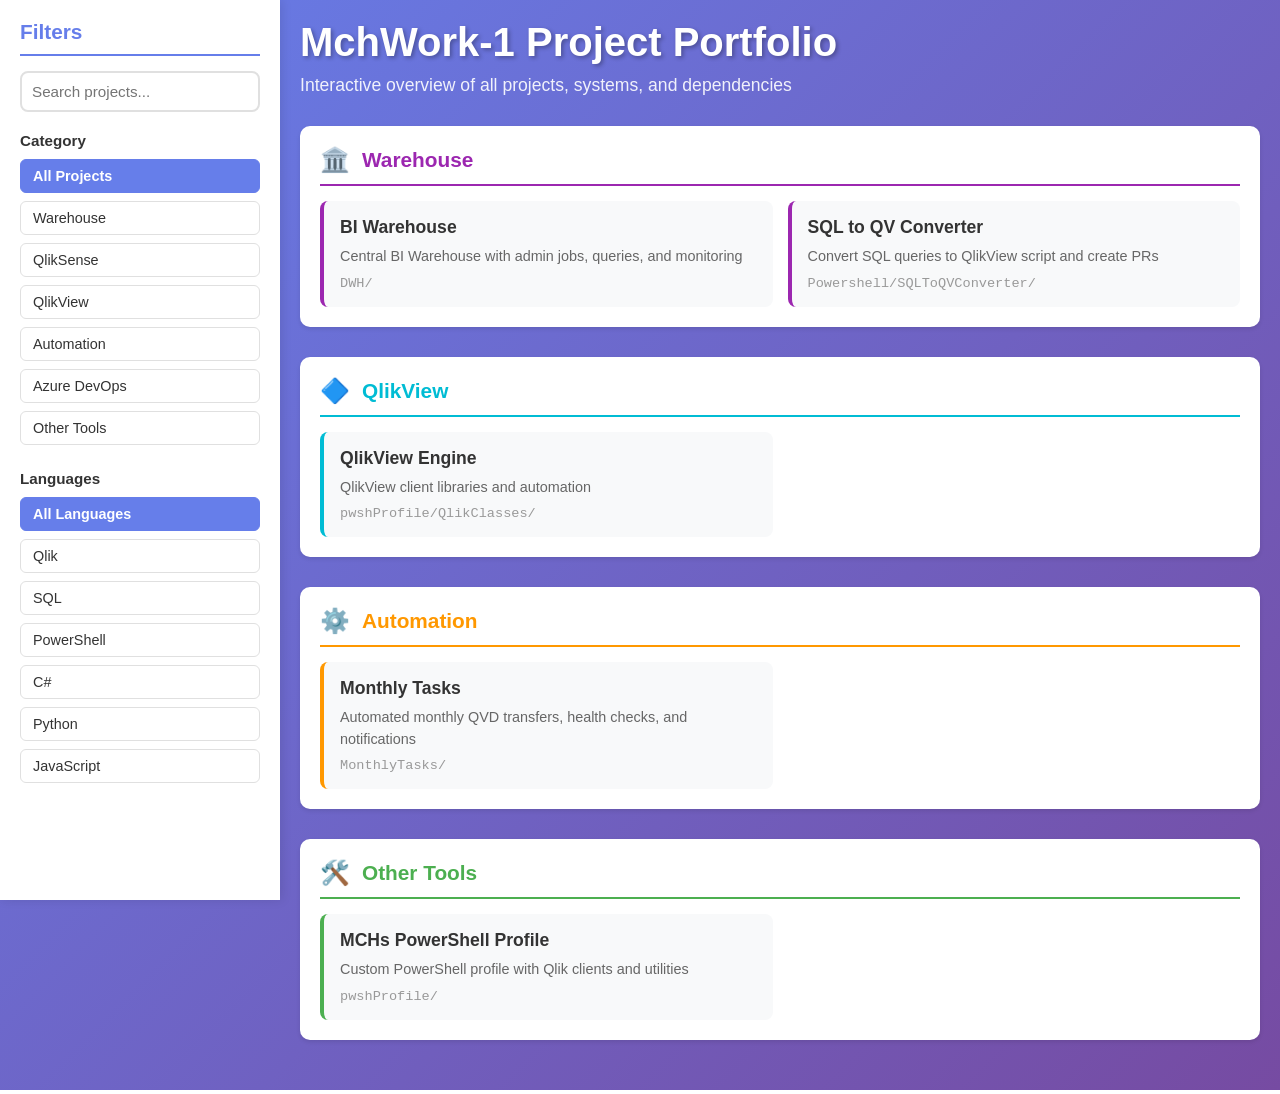
==== commit 5bae952b: "Opdater med sidebar" ====
--- a/ProjectMap/portfolio.html
+++ b/ProjectMap/portfolio.html
@@ -15,17 +15,42 @@
             font-family: 'Segoe UI', Tahoma, Geneva, Verdana, sans-serif;
             background: linear-gradient(135deg, #667eea 0%, #764ba2 100%);
             min-height: 100vh;
+            margin: 0;
+            padding: 0;
+        }
+
+        .container {
+            display: flex;
+            min-height: 100vh;
+        }
+
+        .sidebar {
+            width: 280px;
+            background: white;
+            box-shadow: 2px 0 10px rgba(0,0,0,0.1);
             padding: 20px;
-        }
-
-        .container {
-            max-width: 1600px;
-            margin: 0 auto;
+            overflow-y: auto;
+            position: sticky;
+            top: 0;
+            height: 100vh;
+        }
+
+        .sidebar h2 {
+            color: #667eea;
+            font-size: 1.3em;
+            margin-bottom: 15px;
+            padding-bottom: 10px;
+            border-bottom: 2px solid #667eea;
+        }
+
+        .main-content {
+            flex: 1;
+            padding: 20px;
+            overflow-y: auto;
         }
 
         h1 {
             color: white;
-            text-align: center;
             margin-bottom: 10px;
             font-size: 2.5em;
             text-shadow: 2px 2px 4px rgba(0,0,0,0.3);
@@ -33,45 +58,64 @@
 
         .subtitle {
             color: rgba(255,255,255,0.9);
-            text-align: center;
             margin-bottom: 30px;
             font-size: 1.1em;
         }
 
-        .controls {
-            background: white;
-            border-radius: 10px;
-            padding: 15px;
+        .search-box {
+            width: 100%;
+            padding: 10px;
             margin-bottom: 20px;
-            box-shadow: 0 4px 6px rgba(0,0,0,0.1);
+            border: 2px solid #e0e0e0;
+            border-radius: 8px;
+            font-size: 0.95em;
+            transition: border-color 0.3s;
+        }
+
+        .search-box:focus {
+            outline: none;
+            border-color: #667eea;
+        }
+
+        .filter-section {
+            margin-bottom: 25px;
+        }
+
+        .filter-section h3 {
+            color: #333;
+            font-size: 0.95em;
+            margin-bottom: 10px;
+            font-weight: 600;
         }
 
         .filter-buttons {
             display: flex;
-            gap: 10px;
-            flex-wrap: wrap;
-            justify-content: center;
+            flex-direction: column;
+            gap: 8px;
         }
 
         .filter-btn {
-            padding: 8px 16px;
-            border: 2px solid #667eea;
+            padding: 8px 12px;
+            border: 1px solid #e0e0e0;
             background: white;
-            color: #667eea;
-            border-radius: 20px;
+            color: #333;
+            border-radius: 6px;
             cursor: pointer;
-            transition: all 0.3s;
-            font-weight: 600;
+            transition: all 0.2s;
+            text-align: left;
+            font-size: 0.9em;
         }
 
         .filter-btn:hover {
-            background: #667eea;
-            color: white;
+            background: #f5f5f5;
+            border-color: #667eea;
         }
 
         .filter-btn.active {
             background: #667eea;
             color: white;
+            border-color: #667eea;
+            font-weight: 600;
         }
 
         .category-section {
@@ -143,24 +187,51 @@
 </head>
 <body>
     <div class="container">
-        <h1>� MchWork-1 Project Portfolio</h1>
-        <p class="subtitle">Interactive overview of all projects, systems, and dependencies</p>
-
-        <div class="controls">
-            <div class="filter-buttons">
-                <button class="filter-btn active" data-filter="all">All Projects</button>
-                <button class="filter-btn" data-filter="Warehouse">Warehouse</button>
-                <button class="filter-btn" data-filter="QlikSense">QlikSense</button>
-                <button class="filter-btn" data-filter="QlikView">QlikView</button>
-                <button class="filter-btn" data-filter="automation">Automation</button>
-                <button class="filter-btn" data-filter="Azure Devops">Azure DevOps</button>
-                <button class="filter-btn" data-filter="other tools">Other Tools</button>
+        <!-- Sidebar -->
+        <div class="sidebar">
+            <h2>Filters</h2>
+            
+            <!-- Search Box -->
+            <input type="text" id="search-box" class="search-box" placeholder="Search projects...">
+            
+            <!-- Category Filter -->
+            <div class="filter-section">
+                <h3>Category</h3>
+                <div class="filter-buttons">
+                <button class="filter-btn category-filter active" data-filter-type="category" data-filter="all">All Projects</button>
+                <button class="filter-btn category-filter" data-filter-type="category" data-filter="Warehouse">Warehouse</button>
+                <button class="filter-btn category-filter" data-filter-type="category" data-filter="QlikSense">QlikSense</button>
+                <button class="filter-btn category-filter" data-filter-type="category" data-filter="QlikView">QlikView</button>
+                <button class="filter-btn category-filter" data-filter-type="category" data-filter="automation">Automation</button>
+                <button class="filter-btn category-filter" data-filter-type="category" data-filter="Azure Devops">Azure DevOps</button>
+                <button class="filter-btn category-filter" data-filter-type="category" data-filter="other tools">Other Tools</button>
+                </div>
+            </div>
+            
+            <!-- Language Filter -->
+            <div class="filter-section">
+                <h3>Languages</h3>
+                <div class="filter-buttons">
+                <button class="filter-btn language-filter active" data-filter-type="language" data-filter="all">All Languages</button>
+                <button class="filter-btn language-filter" data-filter-type="language" data-filter="Qlik">Qlik</button>
+                <button class="filter-btn language-filter" data-filter-type="language" data-filter="SQL">SQL</button>
+                <button class="filter-btn language-filter" data-filter-type="language" data-filter="PowerShell">PowerShell</button>
+                <button class="filter-btn language-filter" data-filter-type="language" data-filter="C#">C#</button>
+                <button class="filter-btn language-filter" data-filter-type="language" data-filter="Python">Python</button>
+                <button class="filter-btn language-filter" data-filter-type="language" data-filter="JavaScript">JavaScript</button>
+                </div>
             </div>
         </div>
 
-        <!-- List View Container -->
-        <div id="list-view">
-            <!-- Generated dynamically by JavaScript -->
+        <!-- Main Content -->
+        <div class="main-content">
+            <h1>MchWork-1 Project Portfolio</h1>
+            <p class="subtitle">Interactive overview of all projects, systems, and dependencies</p>
+
+            <!-- List View Container -->
+            <div id="list-view">
+                <!-- Generated dynamically by JavaScript -->
+            </div>
         </div>
     </div>
 
@@ -220,11 +291,12 @@
                 cat.projects.forEach(project => {
                     html += `
                         <div class="project-card" style="border-left-color: ${cat.color}" 
+                             data-project-id="${project.id}"
                              onclick="window.location.href='project-detail.html?project=${project.id}'">
                             <h4>${project.name}</h4>
                             <p>${project.shortDescription}</p>
                             ${project.location && project.location.length > 0 
-                                ? `<div class="location">📁 ${project.location[0]}</div>` 
+                                ? `<div class="location">${project.location[0]}</div>` 
                                 : ''}
                         </div>
                     `;
@@ -242,28 +314,99 @@
         // ============================================
         // FILTER FUNCTIONALITY
         // ============================================
-        document.querySelectorAll('.filter-btn').forEach(btn => {
+        let activeFilters = {
+            category: 'all',
+            language: 'all',
+            search: ''
+        };
+
+        function applyFilters() {
+            document.querySelectorAll('.category-section').forEach(section => {
+                const categoryKey = section.getAttribute('data-category');
+                const categoryHeader = section.querySelector('.category-header h3');
+                if (!categoryHeader) return;
+                
+                const categoryName = categoryHeader.textContent.trim();
+                
+                // Check if category matches
+                const categoryMatches = activeFilters.category === 'all' || 
+                    categoryKey === activeFilters.category || 
+                    categoryName === activeFilters.category || 
+                    categoryName.toLowerCase() === activeFilters.category.toLowerCase();
+                
+                // Get all project cards in this section
+                const projectCards = section.querySelectorAll('.project-card');
+                let hasVisibleProjects = false;
+                
+                projectCards.forEach(card => {
+                    const projectId = card.getAttribute('data-project-id');
+                    const project = systems.find(s => s.id === projectId);
+                    
+                    if (!project) {
+                        card.style.display = 'none';
+                        return;
+                    }
+                    
+                    // Check if language matches
+                    const languageMatches = activeFilters.language === 'all' || 
+                        (project.languages && project.languages.includes(activeFilters.language));
+                    
+                    // Check if search matches
+                    const searchMatches = activeFilters.search === '' || 
+                        project.name.toLowerCase().includes(activeFilters.search.toLowerCase()) ||
+                        project.shortDescription.toLowerCase().includes(activeFilters.search.toLowerCase());
+                    
+                    // Show card if all filters match
+                    if (categoryMatches && languageMatches && searchMatches) {
+                        card.style.display = 'block';
+                        hasVisibleProjects = true;
+                    } else {
+                        card.style.display = 'none';
+                    }
+                });
+                
+                // Hide category section if no projects are visible
+                if (hasVisibleProjects && categoryMatches) {
+                    section.style.display = 'block';
+                } else {
+                    section.style.display = 'none';
+                }
+            });
+        }
+
+        // Category filter buttons
+        document.querySelectorAll('.category-filter').forEach(btn => {
             btn.addEventListener('click', () => {
                 const filter = btn.getAttribute('data-filter');
                 
                 // Update active button
-                document.querySelectorAll('.filter-btn').forEach(b => b.classList.remove('active'));
+                document.querySelectorAll('.category-filter').forEach(b => b.classList.remove('active'));
                 btn.classList.add('active');
-
-                // Filter category sections
-                document.querySelectorAll('.category-section').forEach(section => {
-                    const categoryKey = section.getAttribute('data-category');
-                    const categoryHeader = section.querySelector('.category-header h3');
-                    if (!categoryHeader) return;
-                    
-                    const categoryName = categoryHeader.textContent.trim();
-                    if (filter === 'all' || categoryKey === filter || categoryName === filter || categoryName.toLowerCase() === filter.toLowerCase()) {
-                        section.style.display = 'block';
-                    } else {
-                        section.style.display = 'none';
-                    }
-                });
-            });
+                
+                activeFilters.category = filter;
+                applyFilters();
+            });
+        });
+
+        // Language filter buttons
+        document.querySelectorAll('.language-filter').forEach(btn => {
+            btn.addEventListener('click', () => {
+                const filter = btn.getAttribute('data-filter');
+                
+                // Update active button
+                document.querySelectorAll('.language-filter').forEach(b => b.classList.remove('active'));
+                btn.classList.add('active');
+                
+                activeFilters.language = filter;
+                applyFilters();
+            });
+        });
+
+        // Search box
+        const searchBox = document.getElementById('search-box');
+        searchBox.addEventListener('input', (e) => {
+            activeFilters.search = e.target.value;
+            applyFilters();
         });
 
         // ============================================
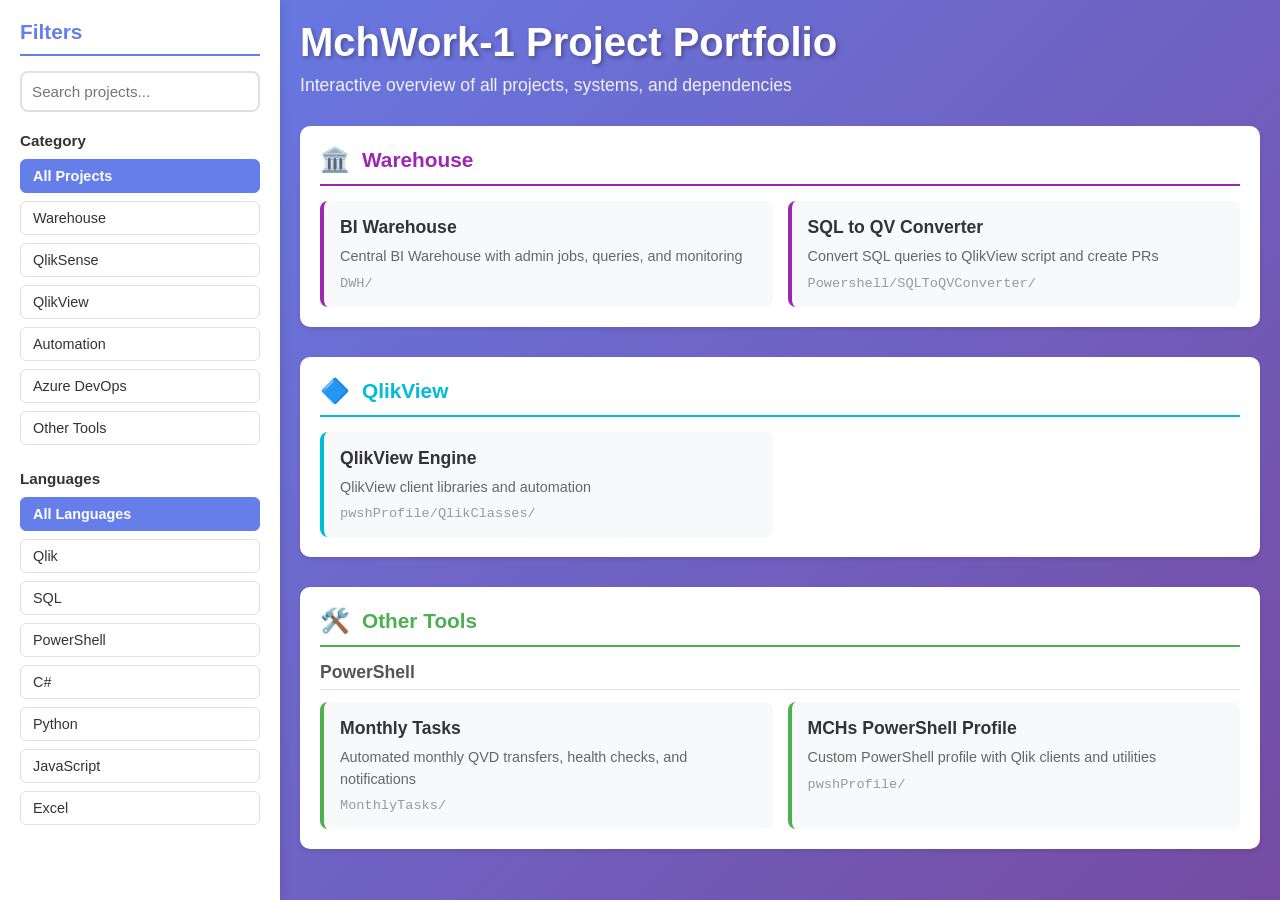
==== commit ba471663: "Opdater" ====
--- a/ProjectMap/portfolio.html
+++ b/ProjectMap/portfolio.html
@@ -182,6 +182,23 @@
             font-size: 0.85em;
             color: #999;
             font-family: 'Consolas', monospace;
+        }
+
+        .language-subsection {
+            margin-bottom: 20px;
+        }
+
+        .language-subsection:last-child {
+            margin-bottom: 0;
+        }
+
+        .language-heading {
+            font-size: 1.1em;
+            font-weight: 600;
+            color: #555;
+            margin-bottom: 12px;
+            padding-bottom: 6px;
+            border-bottom: 1px solid #e0e0e0;
         }
     </style>
 </head>
@@ -219,6 +236,7 @@
                 <button class="filter-btn language-filter" data-filter-type="language" data-filter="C#">C#</button>
                 <button class="filter-btn language-filter" data-filter-type="language" data-filter="Python">Python</button>
                 <button class="filter-btn language-filter" data-filter-type="language" data-filter="JavaScript">JavaScript</button>
+                <button class="filter-btn language-filter" data-filter-type="language" data-filter="Excel">Excel</button>
                 </div>
             </div>
         </div>
@@ -285,25 +303,78 @@
                             <span class="category-icon">${cat.icon}</span>
                             <h3 style="color: ${cat.color}">${cat.displayName}</h3>
                         </div>
-                        <div class="project-grid">
                 `;
 
-                cat.projects.forEach(project => {
-                    html += `
-                        <div class="project-card" style="border-left-color: ${cat.color}" 
-                             data-project-id="${project.id}"
-                             onclick="window.location.href='project-detail.html?project=${project.id}'">
-                            <h4>${project.name}</h4>
-                            <p>${project.shortDescription}</p>
-                            ${project.location && project.location.length > 0 
-                                ? `<div class="location">${project.location[0]}</div>` 
-                                : ''}
-                        </div>
-                    `;
-                });
+                // Special handling for "other tools" - group by language
+                if (catKey === 'other tools') {
+                    // Group projects by language
+                    const languageGroups = {};
+                    cat.projects.forEach(project => {
+                        if (project.languages && project.languages.length > 0) {
+                            project.languages.forEach(lang => {
+                                if (!languageGroups[lang]) {
+                                    languageGroups[lang] = [];
+                                }
+                                languageGroups[lang].push(project);
+                            });
+                        } else {
+                            // Projects without languages go to "Other"
+                            if (!languageGroups['Other']) {
+                                languageGroups['Other'] = [];
+                            }
+                            languageGroups['Other'].push(project);
+                        }
+                    });
+
+                    // Render each language subsection
+                    Object.keys(languageGroups).sort().forEach(language => {
+                        html += `
+                            <div class="language-subsection">
+                                <div class="language-heading">${language}</div>
+                                <div class="project-grid">
+                        `;
+
+                        languageGroups[language].forEach(project => {
+                            html += `
+                                <div class="project-card" style="border-left-color: ${cat.color}" 
+                                     data-project-id="${project.id}"
+                                     onclick="window.location.href='project-detail.html?project=${project.id}'">
+                                    <h4>${project.name}</h4>
+                                    <p>${project.shortDescription}</p>
+                                    ${project.location && project.location.length > 0 
+                                        ? `<div class="location">${project.location[0]}</div>` 
+                                        : ''}
+                                </div>
+                            `;
+                        });
+
+                        html += `
+                                </div>
+                            </div>
+                        `;
+                    });
+                } else {
+                    // Normal rendering for other categories
+                    html += `<div class="project-grid">`;
+
+                    cat.projects.forEach(project => {
+                        html += `
+                            <div class="project-card" style="border-left-color: ${cat.color}" 
+                                 data-project-id="${project.id}"
+                                 onclick="window.location.href='project-detail.html?project=${project.id}'">
+                                <h4>${project.name}</h4>
+                                <p>${project.shortDescription}</p>
+                                ${project.location && project.location.length > 0 
+                                    ? `<div class="location">${project.location[0]}</div>` 
+                                    : ''}
+                            </div>
+                        `;
+                    });
+
+                    html += `</div>`;
+                }
 
                 html += `
-                        </div>
                     </div>
                 `;
             });
@@ -365,6 +436,14 @@
                     }
                 });
                 
+                // Handle language subsections (for "other tools" category)
+                const languageSubsections = section.querySelectorAll('.language-subsection');
+                languageSubsections.forEach(subsection => {
+                    const visibleCards = subsection.querySelectorAll('.project-card[style*="display: block"], .project-card:not([style*="display: none"])');
+                    const hasVisible = Array.from(visibleCards).some(card => card.style.display !== 'none');
+                    subsection.style.display = hasVisible ? 'block' : 'none';
+                });
+                
                 // Hide category section if no projects are visible
                 if (hasVisibleProjects && categoryMatches) {
                     section.style.display = 'block';
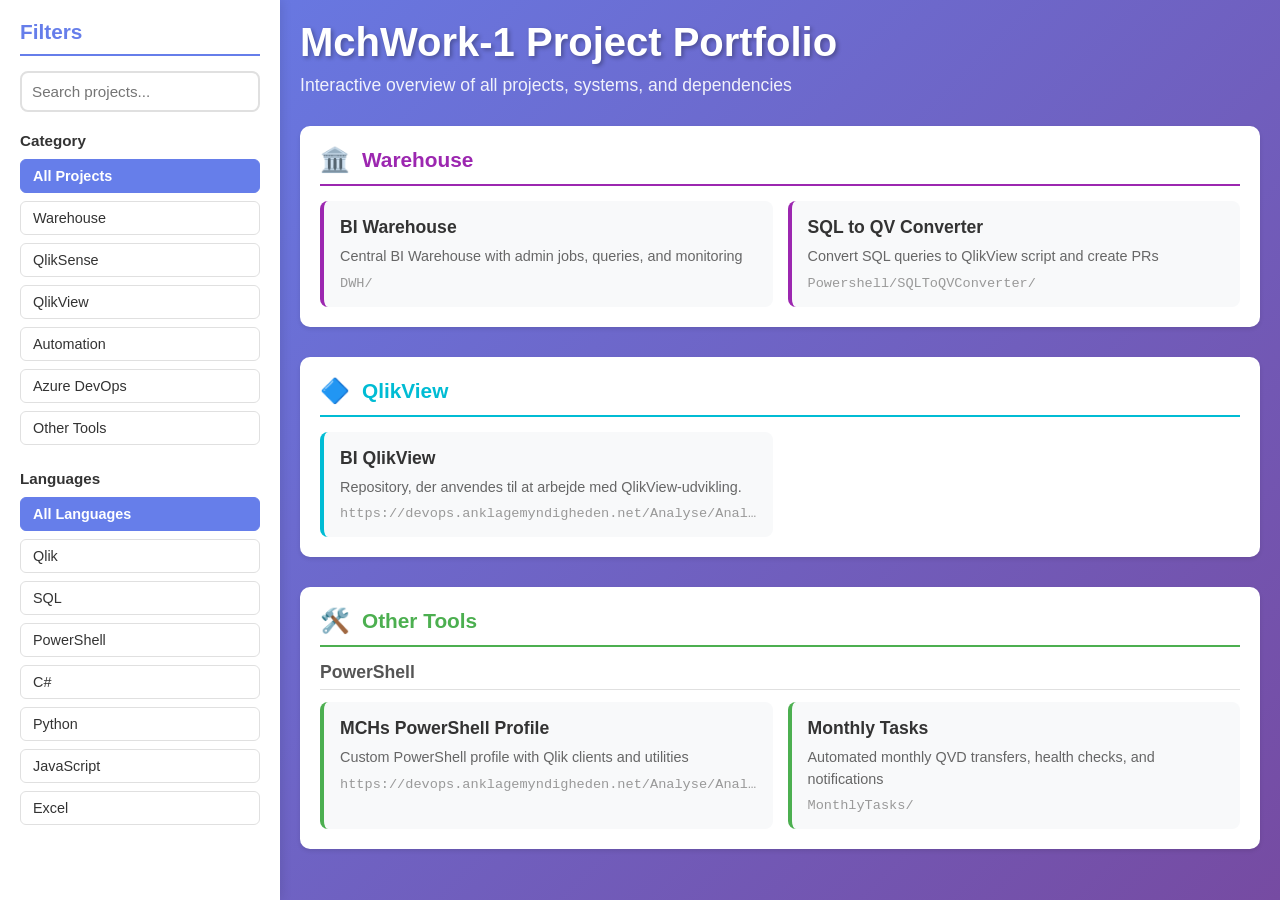
==== commit ee3386fe: "opdater" ====
--- a/ProjectMap/portfolio.html
+++ b/ProjectMap/portfolio.html
@@ -182,6 +182,9 @@
             font-size: 0.85em;
             color: #999;
             font-family: 'Consolas', monospace;
+            overflow: hidden;
+            text-overflow: ellipsis;
+            white-space: nowrap;
         }
 
         .language-subsection {
